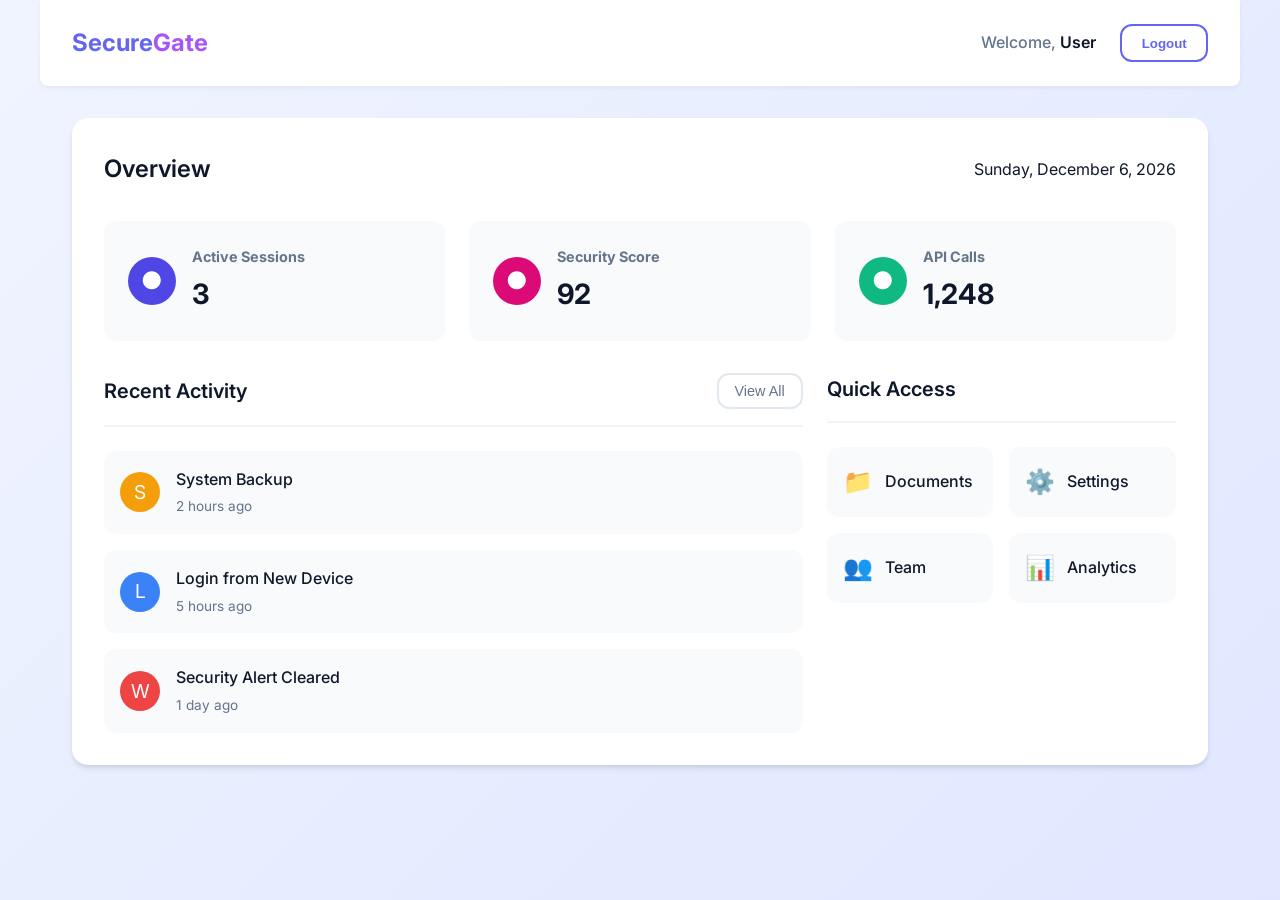
==== home.html @ c5c8c522 "Update via WebForge AI" ====
<!DOCTYPE html>
<html lang="en">
<head>
    <meta charset="UTF-8">
    <meta name="viewport" content="width=device-width, initial-scale=1.0">
    <title>Home - Secure App</title>
    <link rel="stylesheet" href="style.css">
    <link rel="preconnect" href="https://fonts.googleapis.com">
    <link rel="preconnect" href="https://fonts.gstatic.com" crossorigin>
    <link href="https://fonts.googleapis.com/css2?family=Inter:wght@300;400;500;600;700&display=swap" rel="stylesheet">
</head>
<body>
    <nav class="navbar">
        <div class="nav-brand">
            <h1>Secure<span>Gate</span></h1>
        </div>
        <div class="nav-links">
            <span class="user-greeting">Welcome, <span id="userName">User</span></span>
            <button id="logoutBtn" class="btn-outline">Logout</button>
        </div>
    </nav>
    
    <main class="main-content">
        <div class="dashboard">
            <div class="dashboard-header">
                <h2>Overview</h2>
                <div class="date-display">
                    <span id="currentDate"></span>
                </div>
            </div>
            
            <div class="stats-grid">
                <div class="stat-card">
                    <div class="stat-icon" style="background: #4F46E5;">●</div>
                    <div class="stat-info">
                        <h3>Active Sessions</h3>
                        <p class="stat-value" id="activeSessions">3</p>
                    </div>
                </div>
                <div class="stat-card">
                    <div class="stat-icon" style="background: #DB0A76;">●</div>
                    <div class="stat-info">
                        <h3>Security Score</h3>
                        <p class="stat-value" id="securityScore">92</p>
                    </div>
                </div>
                <div class="stat-card">
                    <div class="stat-icon" style="background: #10B981;">●</div>
                    <div class="stat-info">
                        <h3>API Calls</h3>
                        <p class="stat-value" id="apiCalls">1,248</p>
                    </div>
                </div>
            </div>

            <div class="content-grid">
                <div class="main-panel">
                    <div class="panel-header">
                        <h3>Recent Activity</h3>
                        <button class="btn-small">View All</button>
                    </div>
                    <div class="activity-list">
                        <div class="activity-item">
                            <div class="activity-icon" style="background: #F59E0B;">S</div>
                            <div class="activity-details">
                                <span class="activity-title">System Backup</span>
                                <span class="activity-time">2 hours ago</span>
                            </div>
                        </div>
                        <div class="activity-item">
                            <div class="activity-icon" style="background: #3B82F6;">L</div>
                            <div class="activity-details">
                                <span class="activity-title">Login from New Device</span>
                                <span class="activity-time">5 hours ago</span>
                            </div>
                        </div>
                        <div class="activity-item">
                            <div class="activity-icon" style="background: #EF4444;">W</div>
                            <div class="activity-details">
                                <span class="activity-title">Security Alert Cleared</span>
                                <span class="activity-time">1 day ago</span>
                            </div>
                        </div>
                    </div>
                </div>
                
                <div class="side-panel">
                    <div class="panel-header">
                        <h3>Quick Access</h3>
                    </div>
                    <div class="quick-links">
                        <a href="#" class="quick-link">
                            <div class="link-icon">📁</div>
                            <span>Documents</span>
                        </a>
                        <a href="#" class="quick-link">
                            <div class="link-icon">⚙️</div>
                            <span>Settings</span>
                        </a>
                        <a href="#" class="quick-link">
                            <div class="link-icon">👥</div>
                            <span>Team</span>
                        </a>
                        <a href="#" class="quick-link">
                            <div class="link-icon">📊</div>
                            <span>Analytics</span>
                        </a>
                    </div>
                </div>
            </div>
        </div>
    </main>
    
    <script src="script.js"></script>
</body>
</html>
---- style.css ----
/* CSS Reset & Variables */
:root {
    --primary: #6366f1;
    --primary-dark: #4f46e5;
    --secondary: #a855f7;
    --accent: #ec4899;
    --dark: #0f172a;
    --light: #f8fafc;
    --gray: #64748b;
    --success: #10b981;
    --danger: #ef4444;
    --shadow: 0 4px 6px -1px rgb(0 0 0 / 0.1), 0 2px 4px -1px rgb(0 0 0 / 0.06);
    --shadow-lg: 0 10px 15px -3px rgb(0 0 0 / 0.1), 0 4px 6px -2px rgb(0 0 0 / 0.05);
    
    --font-main: 'Inter', sans-serif;
    --radius-sm: 8px;
    --radius-md: 12px;
    --radius-lg: 16px;
    
    --transition: all 0.3s ease;
}

* {
    margin: 0;
    padding: 0;
    box-sizing: border-box;
}

body {
    font-family: var(--font-main);
    background: linear-gradient(135deg, #f0f4ff 0%, #e0e7ff 100%);
    color: var(--dark);
    min-height: 100vh;
    line-height: 1.6;
}

/* Container */
.container {
    min-height: 100vh;
    display: flex;
    align-items: center;
    justify-content: center;
    padding: 20px;
}

/* Auth Card */
auth-card {
    width: 100%;
    max-width: 400px;
    background: white;
    border-radius: var(--radius-lg);
    box-shadow: var(--shadow-lg);
    padding: 40px;
    position: relative;
    overflow: hidden;
}

.logo {
    text-align: center;
    margin-bottom: 30px;
}

.logo h1 {
    font-size: 2rem;
    font-weight: 700;
    color: var(--primary);
    letter-spacing: -0.5px;
}

.logo h1 span {
    color: var(--secondary);
}

.form-group {
    margin-bottom: 20px;
}

.form-group label {
    display: block;
    margin-bottom: 8px;
    font-weight: 500;
    color: var(--gray);
    font-size: 0.9rem;
}

.form-group input {
    width: 100%;
    padding: 14px 16px;
    border: 2px solid #e2e8f0;
    border-radius: var(--radius-md);
    font-size: 1rem;
    transition: var(--transition);
    font-family: var(--font-main);
}

.form-group input:focus {
    outline: none;
    border-color: var(--primary);
    box-shadow: 0 0 0 3px rgba(99, 102, 241, 0.1);
}

.btn-primary {
    width: 100%;
    padding: 14px 16px;
    background: linear-gradient(135deg, var(--primary) 0%, var(--primary-dark) 100%);
    color: white;
    border: none;
    border-radius: var(--radius-md);
    font-size: 1rem;
    font-weight: 600;
    cursor: pointer;
    transition: var(--transition);
    margin-top: 10px;
}

.btn-primary:hover {
    transform: translateY(-2px);
    box-shadow: 0 4px 12px rgba(99, 102, 241, 0.3);
}

.auth-footer {
    margin-top: 20px;
    text-align: center;
    font-size: 0.9rem;
    color: var(--gray);
}

demo-text {
    color: var(--danger);
    font-weight: 600;
    cursor: pointer;
}

demo-text:hover {
    text-decoration: underline;
}

/* Navbar */
.navbar {
    display: flex;
    justify-content: space-between;
    align-items: center;
    padding: 1.5rem 2rem;
    background: white;
    box-shadow: 0 2px 4px rgba(0, 0, 0, 0.05);
    border-radius: 0 0 8px 8px;
    margin: 0 auto 2rem;
    max-width: 1200px;
}

.nav-brand h1 {
    font-size: 1.5rem;
    font-weight: 700;
    color: var(--primary);
}

.nav-brand h1 span {
    color: var(--secondary);
}

.nav-links {
    display: flex;
    align-items: center;
    gap: 1.5rem;
}

.user-greeting {
    font-size: 1rem;
    color: var(--gray);
    font-weight: 500;
}

.user-greeting span {
    color: var(--dark);
    font-weight: 600;
}

.btn-outline {
    padding: 0.6rem 1.2rem;
    background: white;
    border: 2px solid var(--primary);
    color: var(--primary);
    border-radius: var(--radius-md);
    font-weight: 600;
    cursor: pointer;
    transition: var(--transition);
}

.btn-outline:hover {
    background: var(--primary);
    color: white;
}

/* Main Content */
.main-content {
    max-width: 1200px;
    margin: 0 auto;
    padding: 0 2rem 2rem;
}

.dashboard {
    background: white;
    border-radius: var(--radius-lg);
    padding: 2rem;
    box-shadow: var(--shadow);
}

.dashboard-header {
    display: flex;
    justify-content: space-between;
    align-items: center;
    margin-bottom: 2rem;
}

.dashboard-header h2 {
    font-size: 1.5rem;
    font-weight: 600;
}

date-display {
    background: #f1f5f9;
    padding: 0.5rem 1rem;
    border-radius: var(--radius-sm);
    font-size: 0.9rem;
    color: var(--gray);
}

/* Stats Grid */
.stats-grid {
    display: grid;
    grid-template-columns: repeat(3, 1fr);
    gap: 1.5rem;
    margin-bottom: 2rem;
}

.stat-card {
    background: #f8fafc;
    padding: 1.5rem;
    border-radius: var(--radius-md);
    display: flex;
    align-items: center;
    gap: 1rem;
    transition: var(--transition);
}

.stat-card:hover {
    transform: translateY(-4px);
    box-shadow: var(--shadow-lg);
}

.stat-icon {
    width: 48px;
    height: 48px;
    border-radius: 50%;
    display: flex;
    align-items: center;
    justify-content: center;
    font-size: 1.5rem;
    color: white;
    flex-shrink: 0;
}

.stat-info h3 {
    font-size: 0.9rem;
    color: var(--gray);
    margin-bottom: 0.25rem;
}

.stat-value {
    font-size: 1.75rem;
    font-weight: 700;
    color: var(--dark);
}

/* Content Grid */
.content-grid {
    display: grid;
    grid-template-columns: 2fr 1fr;
    gap: 1.5rem;
}

.panel-header {
    display: flex;
    justify-content: space-between;
    align-items: center;
    margin-bottom: 1.5rem;
    padding-bottom: 1rem;
    border-bottom: 2px solid #f1f5f9;
}

.panel-header h3 {
    font-size: 1.25rem;
    font-weight: 600;
}

.btn-small {
    padding: 0.5rem 1rem;
    background: white;
    border: 2px solid #e2e8f0;
    border-radius: var(--radius-md);
    font-size: 0.9rem;
    color: var(--gray);
    cursor: pointer;
    transition: var(--transition);
}

.btn-small:hover {
    border-color: var(--primary);
    color: var(--primary);
}

/* Activity List */
.activity-list {
    display: flex;
    flex-direction: column;
    gap: 1rem;
}

.activity-item {
    display: flex;
    align-items: center;
    gap: 1rem;
    padding: 1rem;
    background: #f8fafc;
    border-radius: var(--radius-md);
    transition: var(--transition);
}

.activity-item:hover {
    background: #f1f5f9;
}

.activity-icon {
    width: 40px;
    height: 40px;
    border-radius: 50%;
    display: flex;
    align-items: center;
    justify-content: center;
    font-size: 1.2rem;
    color: white;
    flex-shrink: 0;
}

.activity-details {
    display: flex;
    flex-direction: column;
}

.activity-title {
    font-weight: 500;
    color: var(--dark);
    margin-bottom: 0.25rem;
}

.activity-time {
    font-size: 0.85rem;
    color: var(--gray);
}

/* Quick Links */
.quick-links {
    display: grid;
    grid-template-columns: repeat(2, 1fr);
    gap: 1rem;
}

.quick-link {
    display: flex;
    align-items: center;
    gap: 0.75rem;
    padding: 1rem;
    background: #f8fafc;
    border-radius: var(--radius-md);
    text-decoration: none;
    color: var(--dark);
    transition: var(--transition);
    font-weight: 500;
}

.quick-link:hover {
    background: #f1f5f9;
    transform: translateY(-2px);
    box-shadow: var(--shadow);
}

.link-icon {
    font-size: 1.5rem;
}

/* Responsive Design */
@media (max-width: 768px) {
    .stats-grid {
        grid-template-columns: repeat(2, 1fr);
    }
    
    .content-grid {
        grid-template-columns: 1fr;
    }
    
    .navbar {
        flex-direction: column;
        gap: 1rem;
    }
    
    .auth-card {
        padding: 1.5rem;
    }
}

@media (max-width: 480px) {
    .stats-grid {
        grid-template-columns: 1fr;
    }
    
    .auth-card {
        padding: 1.25rem;
    }
}
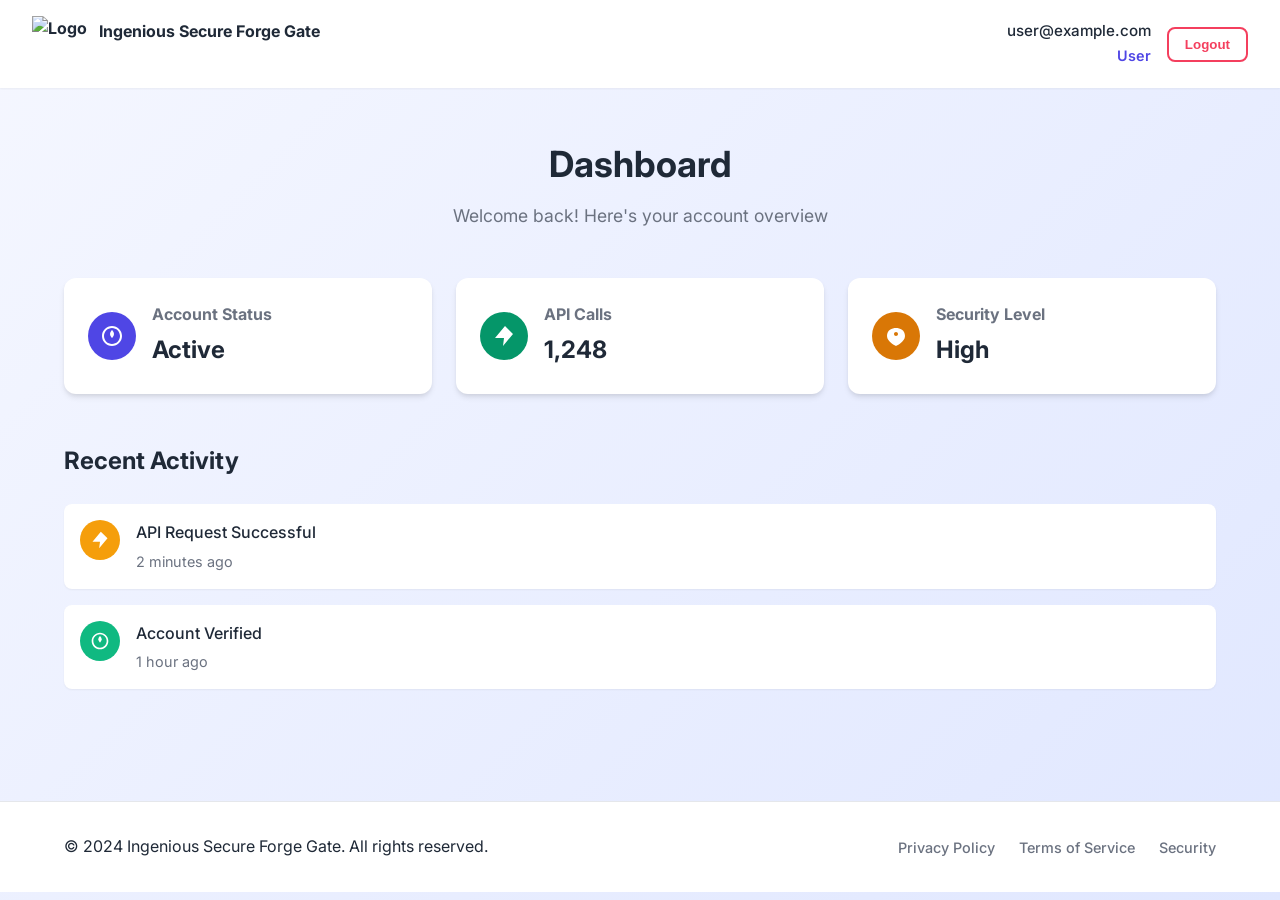
==== commit 06296216: "Update via WebForge AI" ====
--- a/home.html
+++ b/home.html
@@ -3,7 +3,7 @@
 <head>
     <meta charset="UTF-8">
     <meta name="viewport" content="width=device-width, initial-scale=1.0">
-    <title>Home - Secure App</title>
+    <title>Dashboard - Ingenious Secure Forge Gate</title>
     <link rel="stylesheet" href="style.css">
     <link rel="preconnect" href="https://fonts.googleapis.com">
     <link rel="preconnect" href="https://fonts.gstatic.com" crossorigin>
@@ -11,106 +11,110 @@
 </head>
 <body>
     <nav class="navbar">
-        <div class="nav-brand">
-            <h1>Secure<span>Gate</span></h1>
-        </div>
-        <div class="nav-links">
-            <span class="user-greeting">Welcome, <span id="userName">User</span></span>
-            <button id="logoutBtn" class="btn-outline">Logout</button>
+        <div class="nav-container">
+            <div class="logo">
+                <img src="https://image.pollinations.ai/prompt/secure%20shield%20logo%20blue%20white" alt="Logo">
+                <span>Ingenious Secure Forge Gate</span>
+            </div>
+            <div class="user-profile">
+                <div class="user-info">
+                    <span id="userEmail">user@example.com</span>
+                    <span id="userName">User</span>
+                </div>
+                <button id="logoutBtn" class="btn-logout">Logout</button>
+            </div>
         </div>
     </nav>
     
-    <main class="main-content">
-        <div class="dashboard">
+    <main class="dashboard">
+        <div class="container">
             <div class="dashboard-header">
-                <h2>Overview</h2>
-                <div class="date-display">
-                    <span id="currentDate"></span>
-                </div>
+                <h2>Dashboard</h2>
+                <p>Welcome back! Here's your account overview</p>
             </div>
             
             <div class="stats-grid">
                 <div class="stat-card">
-                    <div class="stat-icon" style="background: #4F46E5;">●</div>
-                    <div class="stat-info">
-                        <h3>Active Sessions</h3>
-                        <p class="stat-value" id="activeSessions">3</p>
+                    <div class="stat-icon" style="background: #4f46e5;">
+                        <svg width="24" height="24" viewBox="0 0 24 24" fill="none" xmlns="http://www.w3.org/2000/svg">
+                            <path d="M12 2C6.48 2 2 6.48 2 12C2 17.52 6.48 22 12 22C17.52 22 22 17.52 22 12C22 6.48 17.52 2 12 2ZM12 20C7.59 20 4 16.41 4 12C4 7.59 7.59 4 12 4C16.41 4 20 7.59 20 12C20 16.41 16.41 20 12 20Z" fill="white"/>
+                            <path d="M12 6C12 6 10 8 10 10C10 12 12 14 12 14C12 14 14 12 14 10C14 8 12 6 12 6Z" fill="white"/>
+                        </svg>
+                    </div>
+                    <div class="stat-content">
+                        <h3>Account Status</h3>
+                        <p id="accountStatus">Active</p>
                     </div>
                 </div>
+                
                 <div class="stat-card">
-                    <div class="stat-icon" style="background: #DB0A76;">●</div>
-                    <div class="stat-info">
-                        <h3>Security Score</h3>
-                        <p class="stat-value" id="securityScore">92</p>
+                    <div class="stat-icon" style="background: #059669;">
+                        <svg width="24" height="24" viewBox="0 0 24 24" fill="none" xmlns="http://www.w3.org/2000/svg">
+                            <path d="M13 2L3 14H12L11 22L21 10L13 2Z" fill="white"/>
+                        </svg>
+                    </div>
+                    <div class="stat-content">
+                        <h3>API Calls</h3>
+                        <p id="apiCalls">1,248</p>
                     </div>
                 </div>
+                
                 <div class="stat-card">
-                    <div class="stat-icon" style="background: #10B981;">●</div>
-                    <div class="stat-info">
-                        <h3>API Calls</h3>
-                        <p class="stat-value" id="apiCalls">1,248</p>
+                    <div class="stat-icon" style="background: #d97706;">
+                        <svg width="24" height="24" viewBox="0 0 24 24" fill="none" xmlns="http://www.w3.org/2000/svg">
+                            <path d="M12 22C12 22 3 18 3 12C3 6 8 4 12 4C16 4 21 6 21 12C21 18 12 22 12 22ZM12 8C10.9 8 10 8.9 10 10C10 11.1 10.9 12 12 12C13.1 12 14 11.1 14 10C14 8.9 13.1 8 12 8Z" fill="white"/>
+                        </svg>
+                    </div>
+                    <div class="stat-content">
+                        <h3>Security Level</h3>
+                        <p>High</p>
                     </div>
                 </div>
             </div>
-
-            <div class="content-grid">
-                <div class="main-panel">
-                    <div class="panel-header">
-                        <h3>Recent Activity</h3>
-                        <button class="btn-small">View All</button>
-                    </div>
-                    <div class="activity-list">
-                        <div class="activity-item">
-                            <div class="activity-icon" style="background: #F59E0B;">S</div>
-                            <div class="activity-details">
-                                <span class="activity-title">System Backup</span>
-                                <span class="activity-time">2 hours ago</span>
-                            </div>
+            
+            <div class="recent-activity">
+                <h3>Recent Activity</h3>
+                <div class="activity-list">
+                    <div class="activity-item">
+                        <div class="activity-icon" style="background: #f59e0b;">
+                            <svg width="20" height="20" viewBox="0 0 24 24" fill="none" xmlns="http://www.w3.org/2000/svg">
+                                <path d="M13 2L3 14H12L11 22L21 10L13 2Z" fill="white"/>
+                            </svg>
                         </div>
-                        <div class="activity-item">
-                            <div class="activity-icon" style="background: #3B82F6;">L</div>
-                            <div class="activity-details">
-                                <span class="activity-title">Login from New Device</span>
-                                <span class="activity-time">5 hours ago</span>
-                            </div>
-                        </div>
-                        <div class="activity-item">
-                            <div class="activity-icon" style="background: #EF4444;">W</div>
-                            <div class="activity-details">
-                                <span class="activity-title">Security Alert Cleared</span>
-                                <span class="activity-time">1 day ago</span>
-                            </div>
+                        <div class="activity-details">
+                            <span class="activity-title">API Request Successful</span>
+                            <span class="activity-time">2 minutes ago</span>
                         </div>
                     </div>
-                </div>
-                
-                <div class="side-panel">
-                    <div class="panel-header">
-                        <h3>Quick Access</h3>
-                    </div>
-                    <div class="quick-links">
-                        <a href="#" class="quick-link">
-                            <div class="link-icon">📁</div>
-                            <span>Documents</span>
-                        </a>
-                        <a href="#" class="quick-link">
-                            <div class="link-icon">⚙️</div>
-                            <span>Settings</span>
-                        </a>
-                        <a href="#" class="quick-link">
-                            <div class="link-icon">👥</div>
-                            <span>Team</span>
-                        </a>
-                        <a href="#" class="quick-link">
-                            <div class="link-icon">📊</div>
-                            <span>Analytics</span>
-                        </a>
+                    
+                    <div class="activity-item">
+                        <div class="activity-icon" style="background: #10b981;">
+                            <svg width="20" height="20" viewBox="0 0 24 24" fill="none" xmlns="http://www.w3.org/2000/svg">
+                                <path d="M12 2C6.48 2 2 6.48 2 12C2 17.52 6.48 22 12 22C17.52 22 22 17.52 22 12C22 6.48 17.52 2 12 2ZM12 20C7.59 20 4 16.41 4 12C4 7.59 7.59 4 12 4C16.41 4 20 7.59 20 12C20 16.41 16.41 20 12 20Z" fill="white"/>
+                                <path d="M12 6C12 6 10 8 10 10C10 12 12 14 12 14C12 14 14 12 14 10C14 8 12 6 12 6Z" fill="white"/>
+                            </svg>
+                        </div>
+                        <div class="activity-details">
+                            <span class="activity-title">Account Verified</span>
+                            <span class="activity-time">1 hour ago</span>
+                        </div>
                     </div>
                 </div>
             </div>
         </div>
     </main>
     
+    <footer class="footer">
+        <div class="container">
+            <p>&copy; 2024 Ingenious Secure Forge Gate. All rights reserved.</p>
+            <div class="footer-links">
+                <a href="#">Privacy Policy</a>
+                <a href="#">Terms of Service</a>
+                <a href="#">Security</a>
+            </div>
+        </div>
+    </footer>
+    
     <script src="script.js"></script>
 </body>
 </html>
--- a/style.css
+++ b/style.css
@@ -1,23 +1,20 @@
-/* CSS Reset & Variables */
+/* CSS Reset & Base Styles */
 :root {
-    --primary: #6366f1;
-    --primary-dark: #4f46e5;
-    --secondary: #a855f7;
-    --accent: #ec4899;
-    --dark: #0f172a;
-    --light: #f8fafc;
-    --gray: #64748b;
-    --success: #10b981;
-    --danger: #ef4444;
-    --shadow: 0 4px 6px -1px rgb(0 0 0 / 0.1), 0 2px 4px -1px rgb(0 0 0 / 0.06);
-    --shadow-lg: 0 10px 15px -3px rgb(0 0 0 / 0.1), 0 4px 6px -2px rgb(0 0 0 / 0.05);
-    
-    --font-main: 'Inter', sans-serif;
-    --radius-sm: 8px;
-    --radius-md: 12px;
-    --radius-lg: 16px;
-    
-    --transition: all 0.3s ease;
+    --primary-color: #4f46e5;
+    --secondary-color: #818cf8;
+    --accent-color: #f43f5e;
+    --text-dark: #1f2937;
+    --text-light: #6b7280;
+    --bg-primary: #ffffff;
+    --bg-secondary: #f9fafb;
+    --border-color: #e5e7eb;
+    --shadow-sm: 0 1px 2px 0 rgba(0, 0, 0, 0.05);
+    --shadow-md: 0 4px 6px -1px rgba(0, 0, 0, 0.1), 0 2px 4px -1px rgba(0, 0, 0, 0.06);
+    --shadow-lg: 0 10px 15px -3px rgba(0, 0, 0, 0.1), 0 4px 6px -2px rgba(0, 0, 0, 0.05);
+    --radius-md: 0.5rem;
+    --radius-lg: 0.75rem;
+    --radius-full: 9999px;
+    --font-family: 'Inter', -apple-system, BlinkMacSystemFont, 'Segoe UI', Roboto, Oxygen, Ubuntu, sans-serif;
 }
 
 * {
@@ -27,289 +24,311 @@
 }
 
 body {
-    font-family: var(--font-main);
-    background: linear-gradient(135deg, #f0f4ff 0%, #e0e7ff 100%);
-    color: var(--dark);
+    font-family: var(--font-family);
+    line-height: 1.6;
+    color: var(--text-dark);
+    background: linear-gradient(135deg, #f5f7ff 0%, #e0e7ff 100%);
     min-height: 100vh;
-    line-height: 1.6;
+    padding: 0;
+    margin: 0;
 }
 
 /* Container */
 .container {
-    min-height: 100vh;
-    display: flex;
-    align-items: center;
-    justify-content: center;
-    padding: 20px;
-}
-
-/* Auth Card */
-auth-card {
+    max-width: 1200px;
+    margin: 0 auto;
+    padding: 0 1.5rem;
+}
+
+/* Buttons */
+.btn-primary {
+    background-color: var(--primary-color);
+    color: white;
+    border: none;
+    padding: 0.75rem 1.5rem;
+    border-radius: var(--radius-full);
+    font-weight: 600;
+    font-size: 1rem;
+    cursor: pointer;
+    transition: all 0.3s ease;
     width: 100%;
-    max-width: 400px;
+    display: block;
+}
+
+.btn-primary:hover {
+    background-color: var(--secondary-color);
+    transform: translateY(-1px);
+    box-shadow: var(--shadow-md);
+}
+
+.btn-logout {
+    background-color: transparent;
+    color: var(--accent-color);
+    border: 2px solid var(--accent-color);
+    padding: 0.5rem 1rem;
+    border-radius: var(--radius-md);
+    font-weight: 600;
+    cursor: pointer;
+    transition: all 0.3s ease;
+}
+
+.btn-logout:hover {
+    background-color: var(--accent-color);
+    color: white;
+}
+
+/* Forms */
+.login-form {
+    display: flex;
+    flex-direction: column;
+    gap: 1.5rem;
+    margin-top: 2rem;
+}
+
+.form-group {
+    display: flex;
+    flex-direction: column;
+    gap: 0.5rem;
+}
+
+label {
+    font-weight: 500;
+    color: var(--text-dark);
+    font-size: 0.95rem;
+}
+
+input[type="email"],
+input[type="password"] {
+    padding: 0.75rem 1rem;
+    border: 2px solid var(--border-color);
+    border-radius: var(--radius-md);
+    font-size: 1rem;
+    transition: all 0.3s ease;
+    background-color: var(--bg-primary);
+}
+
+input[type="email"]:focus,
+input[type="password"]:focus {
+    outline: none;
+    border-color: var(--primary-color);
+    box-shadow: 0 0 0 3px rgba(79, 70, 229, 0.1);
+}
+
+.checkbox-label {
+    display: flex;
+    align-items: center;
+    gap: 0.5rem;
+    cursor: pointer;
+    font-weight: 500;
+    color: var(--text-light);
+    user-select: none;
+}
+
+/* Error Message */
+.error-message {
+    background-color: #fee2e2;
+    color: #991b1b;
+    padding: 0.75rem;
+    border-radius: var(--radius-md);
+    border: 1px solid #fecaca;
+    font-weight: 500;
+    margin-top: 1rem;
+}
+
+/* Card Component */
+.card {
     background: white;
     border-radius: var(--radius-lg);
     box-shadow: var(--shadow-lg);
-    padding: 40px;
+    padding: 2.5rem;
+    max-width: 400px;
+    margin: 5rem auto;
+    text-align: center;
     position: relative;
-    overflow: hidden;
+    z-index: 2;
 }
 
 .logo {
-    text-align: center;
-    margin-bottom: 30px;
-}
-
-.logo h1 {
+    margin-bottom: 1.5rem;
+}
+
+.logo img {
+    height: 48px;
+    width: auto;
+}
+
+h1 {
     font-size: 2rem;
     font-weight: 700;
-    color: var(--primary);
-    letter-spacing: -0.5px;
-}
-
-.logo h1 span {
-    color: var(--secondary);
-}
-
-.form-group {
-    margin-bottom: 20px;
-}
-
-.form-group label {
-    display: block;
-    margin-bottom: 8px;
-    font-weight: 500;
-    color: var(--gray);
+    color: var(--text-dark);
+    margin-bottom: 0.5rem;
+}
+
+.subtitle {
+    color: var(--text-light);
+    font-size: 1.1rem;
+    margin-bottom: 2rem;
+}
+
+.footer-links {
+    display: flex;
+    justify-content: center;
+    gap: 1.5rem;
+    margin-top: 1.5rem;
     font-size: 0.9rem;
-}
-
-.form-group input {
-    width: 100%;
-    padding: 14px 16px;
-    border: 2px solid #e2e8f0;
-    border-radius: var(--radius-md);
-    font-size: 1rem;
-    transition: var(--transition);
-    font-family: var(--font-main);
-}
-
-.form-group input:focus {
-    outline: none;
-    border-color: var(--primary);
-    box-shadow: 0 0 0 3px rgba(99, 102, 241, 0.1);
-}
-
-.btn-primary {
-    width: 100%;
-    padding: 14px 16px;
-    background: linear-gradient(135deg, var(--primary) 0%, var(--primary-dark) 100%);
-    color: white;
-    border: none;
-    border-radius: var(--radius-md);
-    font-size: 1rem;
-    font-weight: 600;
-    cursor: pointer;
-    transition: var(--transition);
-    margin-top: 10px;
-}
-
-.btn-primary:hover {
-    transform: translateY(-2px);
-    box-shadow: 0 4px 12px rgba(99, 102, 241, 0.3);
-}
-
-.auth-footer {
-    margin-top: 20px;
-    text-align: center;
-    font-size: 0.9rem;
-    color: var(--gray);
-}
-
-demo-text {
-    color: var(--danger);
-    font-weight: 600;
-    cursor: pointer;
-}
-
-demo-text:hover {
+    color: var(--text-light);
+}
+
+.footer-links a {
+    color: var(--primary-color);
+    text-decoration: none;
+    font-weight: 500;
+}
+
+.footer-links a:hover {
     text-decoration: underline;
+}
+
+.separator {
+    color: var(--border-color);
+}
+
+/* Background Shape */
+.background-shape {
+    position: fixed;
+    width: 600px;
+    height: 600px;
+    background: radial-gradient(circle, var(--secondary-color) 0%, transparent 70%);
+    border-radius: 50%;
+    top: -200px;
+    right: -200px;
+    opacity: 0.3;
+    z-index: 1;
 }
 
 /* Navbar */
 .navbar {
+    background: white;
+    box-shadow: var(--shadow-sm);
+    position: sticky;
+    top: 0;
+    z-index: 100;
+}
+
+.nav-container {
     display: flex;
     justify-content: space-between;
     align-items: center;
-    padding: 1.5rem 2rem;
-    background: white;
-    box-shadow: 0 2px 4px rgba(0, 0, 0, 0.05);
-    border-radius: 0 0 8px 8px;
-    margin: 0 auto 2rem;
-    max-width: 1200px;
-}
-
-.nav-brand h1 {
-    font-size: 1.5rem;
+    padding: 1rem 2rem;
+}
+
+.logo {
+    display: flex;
+    align-items: center;
+    gap: 0.75rem;
     font-weight: 700;
-    color: var(--primary);
-}
-
-.nav-brand h1 span {
-    color: var(--secondary);
-}
-
-.nav-links {
-    display: flex;
-    align-items: center;
+    color: var(--text-dark);
+}
+
+.logo img {
+    height: 32px;
+    width: auto;
+}
+
+.user-profile {
+    display: flex;
+    align-items: center;
+    gap: 1rem;
+}
+
+.user-info {
+    text-align: right;
+}
+
+#userEmail {
+    display: block;
+    font-weight: 500;
+    color: var(--text-dark);
+    font-size: 0.95rem;
+}
+
+#userName {
+    font-weight: 600;
+    color: var(--primary-color);
+    font-size: 0.9rem;
+}
+
+/* Dashboard */
+.dashboard {
+    padding: 3rem 0;
+}
+
+.dashboard-header {
+    margin-bottom: 3rem;
+    text-align: center;
+}
+
+.dashboard-header h2 {
+    font-size: 2.25rem;
+    color: var(--text-dark);
+    margin-bottom: 0.5rem;
+}
+
+.dashboard-header p {
+    color: var(--text-light);
+    font-size: 1.1rem;
+}
+
+.stats-grid {
+    display: grid;
+    grid-template-columns: repeat(auto-fit, minmax(250px, 1fr));
     gap: 1.5rem;
-}
-
-.user-greeting {
-    font-size: 1rem;
-    color: var(--gray);
-    font-weight: 500;
-}
-
-.user-greeting span {
-    color: var(--dark);
-    font-weight: 600;
-}
-
-.btn-outline {
-    padding: 0.6rem 1.2rem;
-    background: white;
-    border: 2px solid var(--primary);
-    color: var(--primary);
-    border-radius: var(--radius-md);
-    font-weight: 600;
-    cursor: pointer;
-    transition: var(--transition);
-}
-
-.btn-outline:hover {
-    background: var(--primary);
-    color: white;
-}
-
-/* Main Content */
-.main-content {
-    max-width: 1200px;
-    margin: 0 auto;
-    padding: 0 2rem 2rem;
-}
-
-.dashboard {
+    margin-bottom: 3rem;
+}
+
+.stat-card {
     background: white;
     border-radius: var(--radius-lg);
-    padding: 2rem;
-    box-shadow: var(--shadow);
-}
-
-.dashboard-header {
-    display: flex;
-    justify-content: space-between;
-    align-items: center;
-    margin-bottom: 2rem;
-}
-
-.dashboard-header h2 {
-    font-size: 1.5rem;
-    font-weight: 600;
-}
-
-date-display {
-    background: #f1f5f9;
-    padding: 0.5rem 1rem;
-    border-radius: var(--radius-sm);
-    font-size: 0.9rem;
-    color: var(--gray);
-}
-
-/* Stats Grid */
-.stats-grid {
-    display: grid;
-    grid-template-columns: repeat(3, 1fr);
-    gap: 1.5rem;
-    margin-bottom: 2rem;
-}
-
-.stat-card {
-    background: #f8fafc;
     padding: 1.5rem;
-    border-radius: var(--radius-md);
+    box-shadow: var(--shadow-md);
     display: flex;
     align-items: center;
     gap: 1rem;
-    transition: var(--transition);
+    transition: transform 0.3s ease;
 }
 
 .stat-card:hover {
-    transform: translateY(-4px);
-    box-shadow: var(--shadow-lg);
+    transform: translateY(-5px);
 }
 
 .stat-icon {
     width: 48px;
     height: 48px;
-    border-radius: 50%;
+    border-radius: var(--radius-full);
     display: flex;
     align-items: center;
     justify-content: center;
+}
+
+.stat-content h3 {
+    font-size: 1rem;
+    color: var(--text-light);
+    margin-bottom: 0.25rem;
+}
+
+.stat-content p {
     font-size: 1.5rem;
-    color: white;
-    flex-shrink: 0;
-}
-
-.stat-info h3 {
-    font-size: 0.9rem;
-    color: var(--gray);
-    margin-bottom: 0.25rem;
-}
-
-.stat-value {
-    font-size: 1.75rem;
     font-weight: 700;
-    color: var(--dark);
-}
-
-/* Content Grid */
-.content-grid {
-    display: grid;
-    grid-template-columns: 2fr 1fr;
-    gap: 1.5rem;
-}
-
-.panel-header {
-    display: flex;
-    justify-content: space-between;
-    align-items: center;
+    color: var(--text-dark);
+}
+
+/* Recent Activity */
+.recent-activity h3 {
+    font-size: 1.5rem;
     margin-bottom: 1.5rem;
-    padding-bottom: 1rem;
-    border-bottom: 2px solid #f1f5f9;
-}
-
-.panel-header h3 {
-    font-size: 1.25rem;
-    font-weight: 600;
-}
-
-.btn-small {
-    padding: 0.5rem 1rem;
-    background: white;
-    border: 2px solid #e2e8f0;
-    border-radius: var(--radius-md);
-    font-size: 0.9rem;
-    color: var(--gray);
-    cursor: pointer;
-    transition: var(--transition);
-}
-
-.btn-small:hover {
-    border-color: var(--primary);
-    color: var(--primary);
-}
-
-/* Activity List */
+    color: var(--text-dark);
+}
+
 .activity-list {
     display: flex;
     flex-direction: column;
@@ -317,103 +336,95 @@
 }
 
 .activity-item {
-    display: flex;
-    align-items: center;
+    background: white;
+    padding: 1rem;
+    border-radius: var(--radius-md);
+    box-shadow: var(--shadow-sm);
+    display: flex;
+    align-items: flex-start;
     gap: 1rem;
-    padding: 1rem;
-    background: #f8fafc;
-    border-radius: var(--radius-md);
-    transition: var(--transition);
-}
-
-.activity-item:hover {
-    background: #f1f5f9;
 }
 
 .activity-icon {
     width: 40px;
     height: 40px;
-    border-radius: 50%;
+    border-radius: var(--radius-full);
     display: flex;
     align-items: center;
     justify-content: center;
-    font-size: 1.2rem;
-    color: white;
-    flex-shrink: 0;
 }
 
 .activity-details {
     display: flex;
     flex-direction: column;
+    gap: 0.25rem;
 }
 
 .activity-title {
     font-weight: 500;
-    color: var(--dark);
-    margin-bottom: 0.25rem;
+    color: var(--text-dark);
 }
 
 .activity-time {
-    font-size: 0.85rem;
-    color: var(--gray);
-}
-
-/* Quick Links */
-.quick-links {
-    display: grid;
-    grid-template-columns: repeat(2, 1fr);
+    color: var(--text-light);
+    font-size: 0.9rem;
+}
+
+/* Footer */
+.footer {
+    background: white;
+    margin-top: 4rem;
+    padding: 2rem 0;
+    border-top: 1px solid var(--border-color);
+}
+
+.footer .container {
+    display: flex;
+    justify-content: space-between;
+    align-items: center;
+    flex-wrap: wrap;
     gap: 1rem;
 }
 
-.quick-link {
-    display: flex;
-    align-items: center;
-    gap: 0.75rem;
-    padding: 1rem;
-    background: #f8fafc;
-    border-radius: var(--radius-md);
-    text-decoration: none;
-    color: var(--dark);
-    transition: var(--transition);
-    font-weight: 500;
-}
-
-.quick-link:hover {
-    background: #f1f5f9;
-    transform: translateY(-2px);
-    box-shadow: var(--shadow);
-}
-
-.link-icon {
-    font-size: 1.5rem;
+.footer-links {
+    display: flex;
+    gap: 1.5rem;
+    margin: 0;
+}
+
+.footer-links a {
+    color: var(--text-light);
+    font-size: 0.9rem;
 }
 
 /* Responsive Design */
 @media (max-width: 768px) {
-    .stats-grid {
-        grid-template-columns: repeat(2, 1fr);
+    .card {
+        margin: 3rem auto;
+        padding: 1.5rem;
     }
     
-    .content-grid {
-        grid-template-columns: 1fr;
-    }
-    
-    .navbar {
+    .nav-container {
         flex-direction: column;
         gap: 1rem;
     }
     
-    .auth-card {
-        padding: 1.5rem;
+    .footer .container {
+        flex-direction: column;
+        text-align: center;
+    }
+    
+    .footer-links {
+        order: 2;
     }
 }
 
 @media (max-width: 480px) {
-    .stats-grid {
-        grid-template-columns: 1fr;
+    h1 {
+        font-size: 1.75rem;
     }
     
-    .auth-card {
-        padding: 1.25rem;
+    .stat-content p {
+        font-size: 1.25rem;
     }
 }
